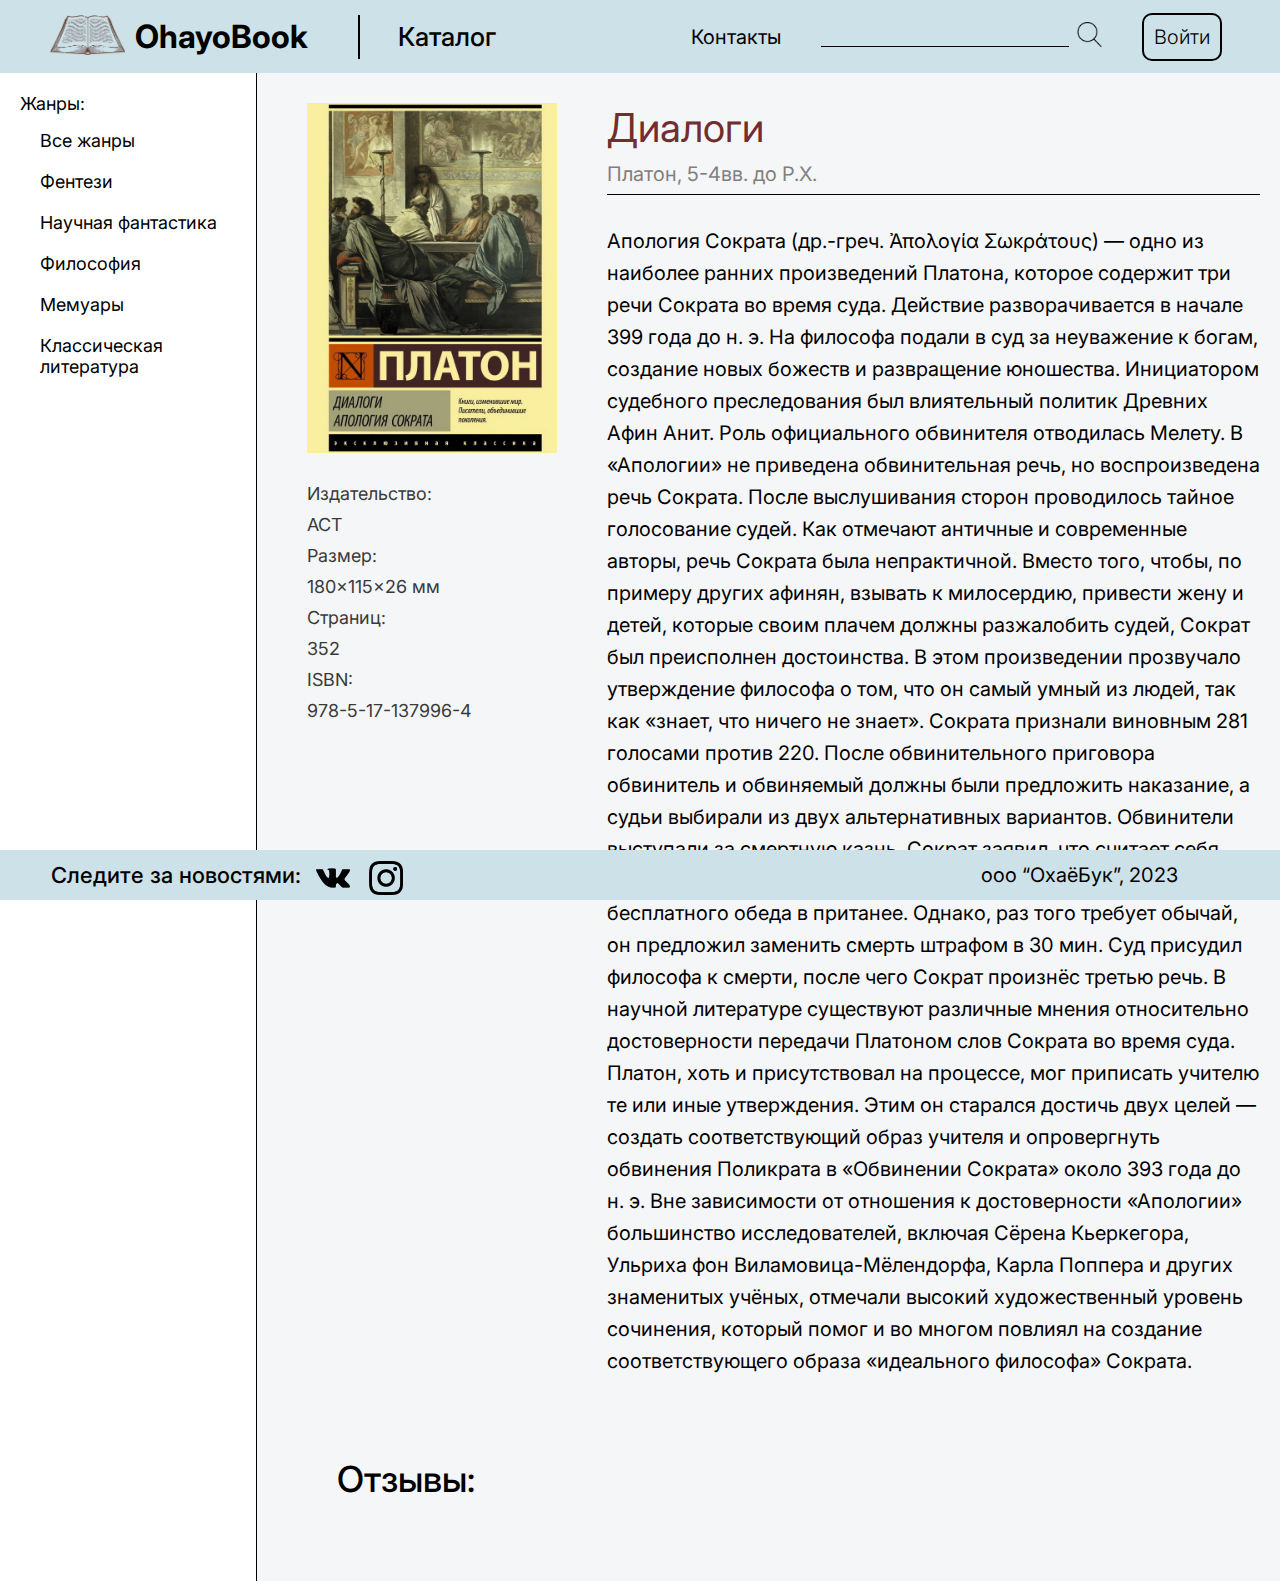
==== book_page.html @ 49fb8ca2 "Lab3" ====
<!DOCTYPE html>
<html lang="en">
<head>
    <meta charset="UTF-8">
  <meta name="viewport" content="width=device-width, initial-scale=1.0">
  <link rel="stylesheet" href="style.css">
  <link rel="preconnect" href="https://fonts.googleapis.com">
  <link rel="preconnect" href="https://fonts.gstatic.com" crossorigin>
  <link href="https://fonts.googleapis.com/css2?family=Inter:wght@300;400;500;600;700&display=swap" rel="stylesheet">

  <title>Страница книги</title>
</head>
<body>
  <header class="header">
    <div class="header__line">
      <div class="header__logo">
        <a href="index.html" class="header__logo__holder link">
          <div class="logo__img__holder">
            <img src="images/logo.jpg" class="logo__img" width="75" height="40" alt="">
          </div>
          <div class="logo__title">
            <span class="logo__title__text">OhayoBook</span>
          </div>
        </a>
      </div>
      <div class="header__burger">
        <span class="header__burger__stripes"></span>
      </div>
      <nav class="header__menu">
        <ul class="header__list">
          <li class="header__list__item">
            <a href="catalog.html" class="_catalog _catalog_text">Каталог</a>
          </li>
          <li class="header__list__item">
            <a href="#" class="header__list__item__text">Контакты</a>
          </li>
          <li class="header__list__item__s">
            <div class="search">
              <div class="search__input">
                <form action="/search/" class="form-search">
                  <input type="search" name="text" autocomplete="off" class="form-search__input">
                </form>
              </div>
              <div class="search__img">
                <img src="images/search.jpg" width="25" height="25" alt="">
              </div>
            </div>
          </li>
          <li class="header__list__item">
            <a href="signin.html" class="button signin__btn signin__text link">Войти</a>
          </li>
        </ul>
      </nav>
    </div>
  </header>
  <main class="main">
    <div class="wrapper">
      <div class="genres">
        <span class="genres__label genres__label__text">Жанры:</span>
        <ul class="genres__ul">
          <li class="genres__item">
            <a href="#" class="link genres__item__link">Все жанры</a>
          </li>
          <li class="genres__item">
            <a href="#" class="link genres__item__link">Фентези</a>
          </li>
          <li class="genres__item">
            <a href="#" class="link genres__item__link">Научная фантастика</a>
          </li>
          <li class="genres__item">
            <a href="#" class="link genres__item__link">Философия</a>
          </li>
          <li class="genres__item">
            <a href="#" class="link genres__item__link">Мемуары</a>
          </li>
          <li class="genres__item">
            <a href="#" class="link genres__item__link">Классическая литература</a>
          </li>
        </ul>
      </div>
      <div class="book">
        <div class="book__container">
          <div class="book__cover-and-traits">
            <div class="book__cover">
              <img src="images/book_covers/Plato's_dialogues.jpg" alt="Plato's Dialogues" class="book__cover__img">
            </div>
            <div class="book__traits">
              <dl class="book__traits__ul">
                <dt class="book__traits__item">
                  <span class="book__traits__item__text">Издательство:</span>
                </dt>
                <dt class="book__traits__item">
                  <span class="book__traits__item__text">АСТ</span>
                </dt>
                <dt class="book__traits__item">
                  <span class="book__traits__item__text">Размер:</span>
                </dt>
                <dt class="book__traits__item">
                  <span class="book__traits__item__text">180x115x26 мм</span>
                </dt>
                <dt class="book__traits__item">
                  <span class="book__traits__item__text">Страниц:</span>
                </dt>
                <dt class="book__traits__item">
                  <span class="book__traits__item__text">352</span>
                </dt>
                <dt class="book__traits__item">
                  <span class="book__traits__item__text">ISBN:</span>
                </dt>
                <dt class="book__traits__item">
                  <span class="book__traits__item__text">978-5-17-137996-4</span>
                </dt>
              </dl>
            </div>
          </div>
          <div class="book__description">
            <div class="book__title">
              <span class="book__title__text">Диалоги</span>
            </div>
            <div class="book__author-and-year">
              <div class="book__author">
                <span class="book__author__text">Платон</span>
                <span class="book__author__text">,&nbsp;</span>
              </div>
              <div class="book__year">
                <span class="book__year__text">5-4вв. до Р.Х.</span>
              </div>
            </div>
            <div class="book__content">
              <span class="book__content__text">Апология Сократа (др.-греч. Ἀπολογία Σωκράτους) — одно из наиболее ранних произведений Платона, которое содержит три речи Сократа во время суда. Действие разворачивается в начале 399 года до н. э. На философа подали в суд за неуважение к богам, создание новых божеств и развращение юношества. Инициатором судебного преследования был влиятельный политик Древних Афин Анит. Роль официального обвинителя отводилась Мелету.

  В «Апологии» не приведена обвинительная речь, но воспроизведена речь Сократа. После выслушивания сторон проводилось тайное голосование судей. Как отмечают античные и современные авторы, речь Сократа была непрактичной. Вместо того, чтобы, по примеру других афинян, взывать к милосердию, привести жену и детей, которые своим плачем должны разжалобить судей, Сократ был преисполнен достоинства. В этом произведении прозвучало утверждение философа о том, что он самый умный из людей, так как «знает, что ничего не знает». Сократа признали виновным 281 голосами против 220. После обвинительного приговора обвинитель и обвиняемый должны были предложить наказание, а судьи выбирали из двух альтернативных вариантов. Обвинители выступали за смертную казнь. Сократ заявил, что считает себя невиновным и заслуживает наивысшей почести Афин — бесплатного обеда в пританее. Однако, раз того требует обычай, он предложил заменить смерть штрафом в 30 мин. Суд присудил философа к смерти, после чего Сократ произнёс третью речь.

  В научной литературе существуют различные мнения относительно достоверности передачи Платоном слов Сократа во время суда. Платон, хоть и присутствовал на процессе, мог приписать учителю те или иные утверждения. Этим он старался достичь двух целей — создать соответствующий образ учителя и опровергнуть обвинения Поликрата в «Обвинении Сократа» около 393 года до н. э. Вне зависимости от отношения к достоверности «Апологии» большинство исследователей, включая Сёрена Кьеркегора, Ульриха фон Виламовица-Мёлендорфа, Карла Поппера и других знаменитых учёных, отмечали высокий художественный уровень сочинения, который помог и во многом повлиял на создание соответствующего образа «идеального философа» Сократа.</span>
            </div>
          </div>
        </div>
        <div class="book__reviews">
          <div class="reviews__title reviews__title__text">Отзывы:</div>
          <div class="reviews__container"></div>
        </div>
      </div>
    </div>
  </main>
  <footer class="footer">
    <div class="footer__item footer__label">
      <span class="footer__text">Следите за новостями:</span>
      <div class="footer__img">
        <a href="#" class="link">
          <img class="footer__img__item" src="images/vk.png" width="34" height="34" alt="">
        </a>
        <a href="#" class="link">
          <img class="footer__img__item" src="images/instagram.png" width="34" height="34" alt="">
        </a>
      </div>
    </div>
    <div class="footer__item owner">
      <span class="owner__text">ооо “ОхаёБук”, 2023</span>
    </div>
  </footer>
</body>
</html>
---- style.css ----
body {
    font-family: 'Inter', sans-serif;
    margin: 0;
}

.link {
    text-decoration: none;
    color: black;
}

.header {
    background-color: #CDE1E8;
    position: sticky;
    z-index: 10;
    top: 0;
}

.header__line {
    display: flex;
    align-items: center;
    padding: 5px 50px;
}

.header__logo {
    display: flex;
    align-items: center;
    border-right: 2px solid black;
    padding-right: 50px;
}

.header__logo__holder {
    display: flex;
    align-items: center;
}

.logo__title {
    padding-left: 10px;
}

.logo__title__text {
    font-weight: 700;
    font-size: 32px;
    color: black;
    text-decoration: none;
}

.header__menu {
    width: 100%;
}

.header__list {
    width: 100%;
    list-style: none;
    display: flex;
    align-items: center;
    justify-content: space-around;
    padding-inline-start: 15px;
}

.header__list__item {
    padding: 0 5px;
}

.header__list__item__text {
    color: #000000;
    text-decoration: none;
    font-weight: 400;
    font-size: 20px;
}

._catalog {
    margin-right: 300px;
}

._catalog_text {
    color: #000000;
    text-decoration: none;
    font-weight: 500;
    font-size: 26px;
}

.search {
    display: flex;
    align-items: center;
}

.search__img {
    margin-left: 8px;
}

.search__input {
    width: 100%;
}

.form-search {
    display: inline-block;
    border-bottom: 1px solid;
    width: 100%;
}

.form-search__input {
    all: unset;
}

.button {
    user-select: none;
    cursor: pointer;
    color: black;
    text-decoration: none;
}

.signin__btn {
    padding: 10px 10px 10px;
    background: transparent;
    border: 2px solid black;
    outline: none;
    border-radius: 10px;
    transition: .5s;
}

.signin__btn:hover {
    background: black;
    color: white;
}

.signin__text {
    color: black;
    text-decoration: none;
    font-weight: 300;
    font-size: 20px;
}

.signin__text:hover {
    color: white;
}

._container {
    max-width: 1300px;
    margin: 0 auto;
    padding: 0 50px;
    box-sizing: content-box;
}

.new-day {
    position: relative;
    max-height: 350px;
    height: 350px;

}

.new-day__img {
    max-width: 100%;
    background: url("images/morning.jpg") no-repeat;
    background-size: cover;
    background-position: center;
}

.new-day__title {
    max-width: 500px;
    max-height: 200px;
    padding-top: 3%;
}

.new-day__text {
    user-select: none;
    font-size: 50px;
    font-weight: 700;
    color: #722E2E;
}

.new-day__btn {
    position: absolute;
    bottom: 0;
    display: flex;
    padding-left: 11%;
    padding-bottom: 2%;
}

.new-day__btn__text {
    font-size: 24px;
    font-weight: 400;
    color: black;
}

.new-day__btn__img {

}

.top-books {
    display: block;
    padding-top: 20px;
}

.top-books__text {
    color: black;
    font-weight: 600;
    font-size: 30px;
}

.top-books__ul {
    margin-top: 25px;
    display: flex;
    flex-wrap: wrap;
    justify-content: space-around;
    gap: 20px;
    list-style: none;
}

.top-books__ul:last-child {
    margin-bottom: 70px;
}

/*.top-book__item {
    padding: 5px;
    background: #f5f5f5;
    border: 1px solid #f5f5f5;
    outline: none;
}*/

.top-book__item {
    text-align: center;
}

.top-book__item__link {

}

.top-book__item__img {
    width: 100px;
    height: 150px;
}

.top-book__item__title {
    padding-top: 5px;
}

.top-book__item__text {
    color: #722E2E;
}

.footer {
    user-select: none;
    position: fixed;
    bottom: 0;
    /*width: auto;*/
    max-width: 100%;
    width: 100%;
    height: 50px;
    background-color: #CDE1E8;
    display: flex;
    align-items: center;
    z-index: 3;
}

.footer__label {
    display: flex;
    align-items: center;
    padding-left: 4%;
}

.footer__text {
    color: black;
    font-weight: 500;
    font-size: 22px;
}

.footer__img {
    padding-left: 0;
    padding-top: 10px;
}

.footer__img__item{
    padding-left: 15px;
}

.owner {
    position: absolute;
    right: 8%;
    /*padding-right: 50px;*/
}

.owner__text {
    font-size: 20px;
    font-weight: 400;
}

.header__burger {
    display: none;
}

._signin_container, ._signup_container {
    position: absolute;
    width: 400px;
    top: 45%;
    left: 50%;
    transform: translate(-50%, -50%);
}

.signin__label, .signup__label {
    text-align: center;
    padding: 0 0 10px 0;
}

.signin__form, .signup__form {
    text-align: center;
    box-sizing: border-box;
}

.signin__form__text-field, .signup__form__text-field {
    position: relative;
    margin: 20px 0;
}

.signin__form__text-field__input, .signup__form__text-field__input {
    width: 98%;
    height: 40px;
    border-radius: 10px;
    border: 1px solid black;
    outline: none;
    padding-left: 5px;
    padding-right: 5px;
}

.signin__form__text-field__input__text, .signup__form__text-field__input__text {
    font-size: 18px;
    font-weight: 300;
}

.signin__form__text-field__input::placeholder, .signup__form__text-field__input::placeholder {
    color: gray;
    font-family: 'Inter', sans-serif;
    font-size: 18px;
    font-weight: 300;
}

.signin__submit, .signup__submit {
    margin-top: 20px;
}

.signin__submit__btn, .signup__submit__btn {
    padding: 12px;
    background: transparent;
    border: 1px solid black;
    outline: none;
    border-radius: 20px;
    transition: .5s;
}

.signin__submit__btn:hover, .signup__submit__btn:hover {
    background: black;
    color: white;
}

.signin__submit__text, .signup__submit__text {
    font-size: 24px;
    font-weight: 600;
    color: black;
}

.signin__signup__label {
    margin-top: 20px;
}

.signin__signup__link__text {
    color: #722E2E;
    font-size: 16px;
    font-weight: 600;
}

.wrapper {
    display: flex;
    max-width: 100%;
    width: 100%;
    height: 100%;
    margin: 0 auto;
    box-sizing: content-box;
}

.genres {
    max-width: 20%;
    width: 100%;
    border-right: 1px solid black;
}

.genres__label {
    display: inline-block;
    padding-top: 20px;
    padding-left: 20px;
}

.genres__ul {
    list-style: none;
}

.genres__item {
    padding-top: 20px;
}

.genres__item:first-child {
    padding-top: 0;
}

.genres__label__text, .genres__item__link {
    font-size: 18px;
}

.books {
    max-width: 80%;
    width: 100%;

}

.books__ul {
    padding-top: 20px;
    display: grid;
    grid-template-columns: repeat(auto-fill, 150px);
    justify-content: space-around;
    column-gap: 20px;
    row-gap: 40px;
    list-style: none;
}

.books__ul:last-child {
    margin-bottom: 70px;
}
/*.signin__form__text-field__label {
    position: absolute;
    top: 50%;
    left: 5px;
}*/

.book {
    max-width: 80%;
    width: 100%;
    background-color: #F5F6F7;
    padding-top: 30px;
}

.book__container {
    display: flex;
}

.book__cover-and-traits {

}

.book__cover {
    padding: 0 50px 20px;
    width: 250px;
    height: 350px;
    overflow: hidden;
}

.book__cover__img {
    width: 100%;
    height: 100%;
    object-fit: cover;
}

.book__traits {
    padding-left: 50px;
}

.book__traits__ul {
    margin-top: 0;
}

.book__traits__item {
    padding-top: 10px;
}

.book__traits__item__text {
    color: #3A3A3A;
    font-size: 18px;
}

.book__description {
    padding-right: 20px;
}

.book__title {

}

.book__title__text {
    color: #722E2E;
    font-size: 40px;
    font-weight: 400;
}

.book__author-and-year {
    padding-top: 10px;
    padding-bottom: 8px;
    display: flex;
    border-bottom: 1px solid black;
}

.book__author {
    display: flex;
}

.book__author__text {
    color: #827E7E;
    font-size: 20px;
}

.book__year {

}

.book__year__text {
    color: #827E7E;
    font-size: 20px;
}

.book__content {
    padding-top: 30px;
}

.book__content__text {
    font-size: 20px;
    line-height: 32px;
}

.book__reviews {

}

.reviews__title {
    padding: 80px 0 80px 80px;
}

.reviews__title__text {
    font-weight: 500;
    font-size: 36px;
    color: black;
}

@media (max-width: 1310px) {
    ._catalog {
        margin-right: 150px;
    }
}
@media (max-width: 1160px) {
    ._catalog {
        margin-right: 50px;
    }
    .genres {
        max-width: 23%;
    }
    .books, .book {
        max-width: 77%;
    }
}
@media (max-width: 1056px) {
    .header__logo {
        padding-right: 15px;
    }
    ._catalog {
        margin-right: 0;
    }
}
@media (max-width: 996px) {
    .header__line {
        padding: 5px 20px;
    }
    .logo__img__holder {
        padding-top: 2%;
    }
    .logo__img {
        width: 50px;
        height: 25px;
    }
    .logo__title {
        margin-left: 5px;
    }
    .search__input {
        width: 70%;
    }
    .form-search__input {
        width: 100%;
    }
    .logo__title__text {
        font-weight: 600;
        font-size: 26px;
    }
    .header__list__item__text {
        font-weight: 400;
        font-size: 18px;
    }
    ._catalog_text {
        font-weight: 500;
        font-size: 20px;
    }
    .signin__btn {
        padding: 10px;
    }
    .signin__text {
        font-size: 16px;
    }
    .genres {
        max-width: 23%;
    }
    .genres__ul {
        padding-left: 30px;
    }
    .genres__label__text, .genres__item__link {
        font-size: 16px;
    }
    .books, .book {
        max-width: 77%;
    }
    .book__cover {
        width: 200px;
        height: 300px;
    }
    .book__traits__item__text {
        font-size: 16px;
    }
    .book__content__text, .book__author__text, .book__year__text {
        font-size: 18px;
    }
}
@media (max-width: 860px) {
    .genres {
        max-width: 25%;
    }
    .books, .book {
        max-width: 75%;
    }
}
@media (max-width: 767px) {
    .header__line {
        padding: 0 20px;
        height: 45px;
    }
    .header__logo {
        padding-right: 5px;
    }
    .logo__img {
        display: none;
    }
    .logo__title {
        padding-left: 0;
        margin-left: 5px;
    }
    .nav__item {
        margin-left: 10px;
    }
    .search__input {
        width: 70%;
    }
    .form-search__input {
        width: 100%;
    }
    .logo__title__text {
        font-weight: 500;
        font-size: 20px;
    }
    .nav__item__text {
        font-weight: 400;
        font-size: 16px;
    }
    ._catalog_text {
        font-weight: 500;
        font-size: 18px;
    }
    .signin__btn {
        margin-left: 5px;
        padding: 5px;
    }
    .signin__text {
        font-size: 16px;
    }
    .new-day {
        height: 230px;
    }
    .new-day__text {
        font-weight: 600;
        font-size: 32px;
    }
    .footer {
        display: flow;
    }
    .footer__text {
        font-weight: 400;
        font-size: 16px;
    }
    .owner__text {
        font-weight: 400;
        font-size: 16px;
    }
    .footer__img {
        padding-top: 7px;
    }
    .footer__img__item {
        width: 20px;
        height: 20px;
        padding-left: 5px;
    }
    .genres {
        max-width: 27%;
    }
    .genres__ul {
        padding-left: 20px;
    }
    .books, .book {
        max-width: 73%;
    }
    .book__cover {
        width: 150px;
        height: 250px;
    }
}

@media (max-width: 650px) {
    .genres {
        max-width: 29%;
    }
    .books, .book {
        max-width: 71%;
    }
    .book__container {
        display: block;
    }
    .book__cover {
        padding-right: 0;
        padding-left: 0;
        margin: 0 auto;
        width: 200px;
        height: 300px;
    }
    .book__traits {
        padding-left: 20px;
    }
    .book__description {
        padding-left: 20px;
        padding-right: 20px;
    }
    .book__title__text {
        font-size: 32px;
    }
    .reviews__title {
        padding-top: 60px;
        padding-left: 20px;
    }
    .reviews__title__text {
        font-size: 32px;
    }
}

@media (max-width: 590px) {
    .genres {
        max-width: 30%;
    }
    .books, .book {
        max-width: 70%;
    }
}

@media (max-width: 555px) {
    .genres {
        max-width: 32%;
    }
    .books, .book {
        max-width: 68%;
    }
}

@media (max-width: 530px) {
    .header__burger {
        position: absolute;
        right: 14px;
        top: 14px;
        display: block;
        width: 30px;
        height: 18px;
        z-index: 3;
    }
    .header__burger:before {
        content: '';
        background-color: black;
        position: absolute;
        width: 100%;
        height: 2px;
        left: 0;
        top: 0;
    }
    .header__burger:after {
        content: '';
        background-color: black;
        position: absolute;
        width: 100%;
        height: 2px;
        left: 0;
        bottom: 0;
    }
    .header__burger__stripes {
        position: absolute;
        background-color: black;
        left: 0;
        width: 100%;
        height: 2px;
        top: 8px;
    }
    .header__burger.active:before {
        transform: rotate(45deg);
        top: 8px;
    }
    .header__burger.active:after {
        transform: rotate(-45deg);
        bottom: 8px;
    }
    .header__burger__stripes.active {
        transform: scale(0);
    }
    /*.header__menu {
        position: fixed;
        z-index: 4;
        top: 45px;
        right: 0;
        width: 150px;
        height: 144px;
        background-color: #dde0e0;
        box-shadow: 0 1px 5px 0 rgba(0, 0, 0, 0.5);
    }*/
    .header__menu {
        position: fixed;
        z-index: 4;
        top: 44px;
        right: 0;
        max-width: 100%;
        width: 100%;
        height: auto;
        background-color: #CDE1E8;
    }
    /*.header__list {
        display: block;
        text-align: center;
        padding-left: 0;
    }*/
    .header__list {
        display: flex;
        text-align: center;
        padding-left: 0;
        justify-content: center;
    }
    .header__list__item {
        padding: 0 20px;
    }
    /*.header__list li {
        padding-top: 20px;
    }
    .header__list li:last-child, .header__list li:first-child {
        padding-top: 0;
    }
    .header__list__item {
        padding-left: 0;
    }*/
    .header__list__item__s {
        padding: 0;
        margin: 0;
        width: 0;
    }
    .search {
        width: 50%;
        position: fixed;
        top: 1.25%;
        right: 14%;
        justify-content: center;
    }
    .signin__btn {
        border: none;
        padding: 0;
        margin: 0;
        transition: none;
    }
    ._catalog_text {
        font-weight: 400;
        font-size: 20px;
    }
    .signin__text {
        font-weight: 400;
        font-size: 20px;
    }
    .header__list__item__text {
        font-weight: 400;
        font-size: 20px;
    }
    ._container {
        padding: 0 30px;
    }
    .new-day {
        margin-top: 55px;
    }
    .top-books {
        padding-top: 10px;
    }
    .top-books__ul {
        margin-top: 20px;
    }
    .footer {
        display: block;
        padding: 5px;
    }
    .footer__item {
        width: 75%;
        position: relative;
        margin: 0 auto;
    }
    .footer__label {
        display: flex;
        padding-left: 0;
        text-align: center;
        justify-content: center;
    }
    .owner {
        text-align: center;
        right: 0;
    }
    ._signin_container, ._signup_container {
        width: 350px;
    }
    .signin__submit__btn, .signup__submit__btn {
        padding: 12px;
        background: transparent;
        border: 1px solid black;
        outline: none;
        border-radius: 20px;
        transition: .5s;
    }
    .signin__submit__btn:hover, .signup__submit__btn:hover {
        background: black;
        color: white;
    }
    .signin__submit__text, .signup__submit__text {
        font-size: 20px;
        font-weight: 600;
        color: black;
    }
    .genres {
        max-width: 33%;
    }
    .genres__label {
        padding-left: 10px;
    }
    .books, .book {
        max-width: 67%;
    }
    .wrapper {
        margin-top: 50px;
    }
}
@media (max-width: 470px) {
    .genres {
        max-width: 35%;
    }
    .genres__ul {
        padding-left: 15px;
    }
    .books, .book {
        max-width: 65%;
    }
}
@media (max-width: 380px) {
    ._signin_container, ._signup_container {
        width: 300px;
    }
    .genres {
        max-width: 37%;
    }
    .books, .book {
        max-width: 63%;
    }
}

/*
<a class="nav__item nav__item__text _catalog _catalog_text" href="@">Каталог</a>
                    <a class="nav__item nav__item__text" href="@">Контакты</a>
                    <div class="search">
                        <div class="search__input">
                            <form action="/search/" class="form-search">
                                <input type="search" name="text" autocomplete="off" class="form-search__input">
                            </form>
                        </div>
                        <div class="search__img">
                            <img src="images/search.jpg" width="25" height="25" alt="">
                        </div>
                    </div>
                    <div class="button signin__btn">
                        <a class="signin__text" href="@">Войти</a>
                    </div>
<div class="footer__img">
                <img class="footer__img__item" src="images/vk.png" width="34" height="34" alt="">
                <img class="footer__img__item" src="images/instagram.png" width="34" height="34" alt="">
            </div>
 */
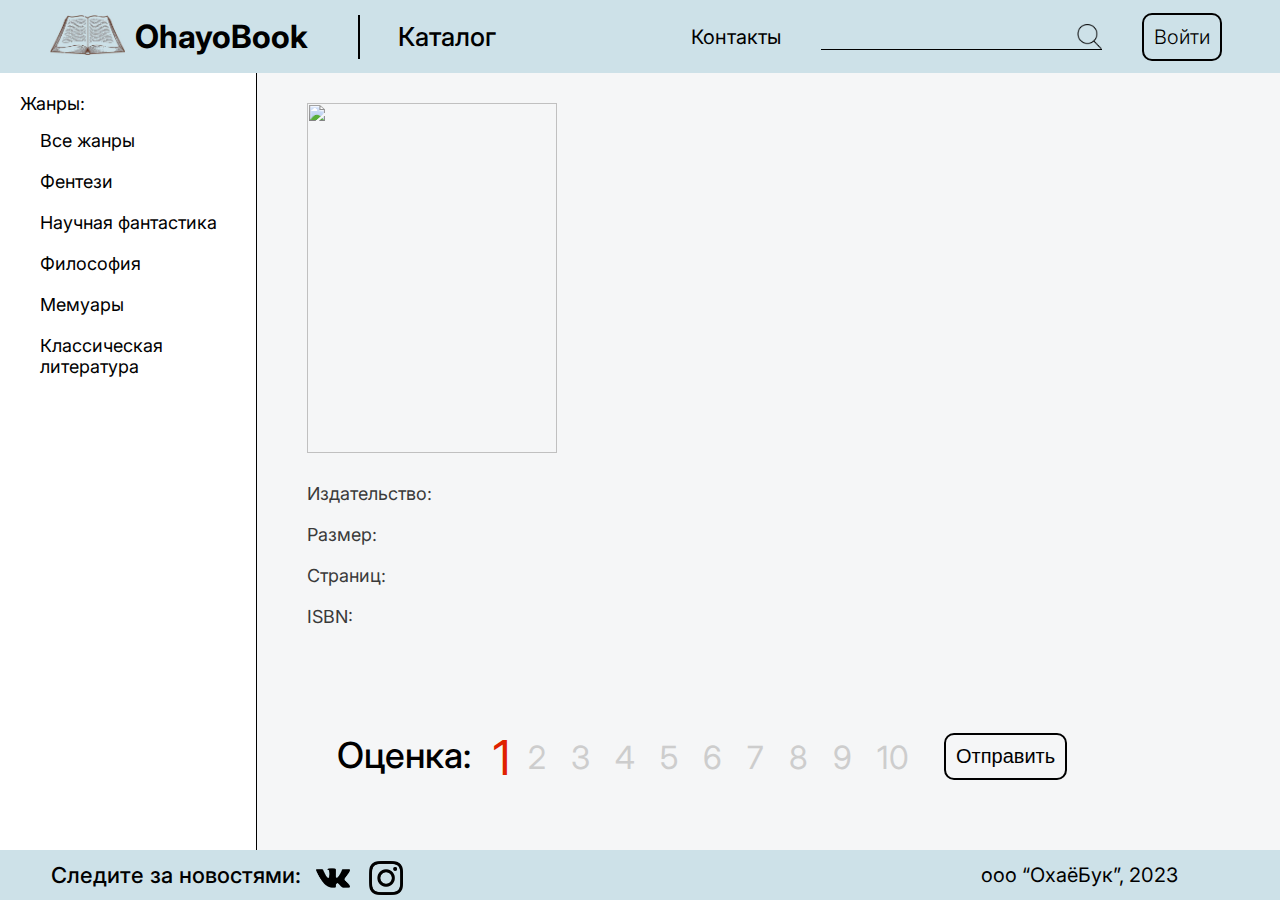
==== commit c986e91d: "final" ====
--- a/book_page.html
+++ b/book_page.html
@@ -23,31 +23,38 @@
           </div>
         </a>
       </div>
-      <div class="header__burger">
-        <span class="header__burger__stripes"></span>
-      </div>
+      <!-- <div class="header__burger">
+                    <span class="header__burger__stripes"></span>
+                </div> -->
       <nav class="header__menu">
         <ul class="header__list">
           <li class="header__list__item">
             <a href="catalog.html" class="_catalog _catalog_text">Каталог</a>
           </li>
           <li class="header__list__item">
-            <a href="#" class="header__list__item__text">Контакты</a>
+            <a href="maps.html" class="header__list__item__text">Контакты</a>
           </li>
           <li class="header__list__item__s">
             <div class="search">
               <div class="search__input">
-                <form action="/search/" class="form-search">
-                  <input type="search" name="text" autocomplete="off" class="form-search__input">
+                <form action="search_page.html" class="form-search">
+                  <input type="text" name="search" autocomplete="off" class="form-search__input">
+                  <button class="search__img" type="submit"><img src="images/search.jpg" width="25" height="25" alt=""></button>
                 </form>
               </div>
-              <div class="search__img">
+              <!--<div class="search__img">
                 <img src="images/search.jpg" width="25" height="25" alt="">
-              </div>
+              </div>-->
             </div>
           </li>
           <li class="header__list__item">
             <a href="signin.html" class="button signin__btn signin__text link">Войти</a>
+            <div class="dropdown">
+              <button class="dropdown__dropbtn">Menu
+              </button>
+              <div class="dropdown-content">
+              </div>
+            </div>
           </li>
         </ul>
       </nav>
@@ -59,22 +66,22 @@
         <span class="genres__label genres__label__text">Жанры:</span>
         <ul class="genres__ul">
           <li class="genres__item">
-            <a href="#" class="link genres__item__link">Все жанры</a>
+            <a href="catalog.html" class="link genres__item__link">Все жанры</a>
           </li>
           <li class="genres__item">
-            <a href="#" class="link genres__item__link">Фентези</a>
+            <a href="catalog.html?genre=Fantasy" class="link genres__item__link">Фентези</a>
           </li>
           <li class="genres__item">
-            <a href="#" class="link genres__item__link">Научная фантастика</a>
+            <a href="catalog.html?genre=Science fiction" class="link genres__item__link">Научная фантастика</a>
           </li>
           <li class="genres__item">
-            <a href="#" class="link genres__item__link">Философия</a>
+            <a href="catalog.html?genre=Philosophy" class="link genres__item__link">Философия</a>
           </li>
           <li class="genres__item">
-            <a href="#" class="link genres__item__link">Мемуары</a>
+            <a href="catalog.html?genre=Memoirs" class="link genres__item__link">Мемуары</a>
           </li>
           <li class="genres__item">
-            <a href="#" class="link genres__item__link">Классическая литература</a>
+            <a href="catalog.html?genre=Classic" class="link genres__item__link">Классическая литература</a>
           </li>
         </ul>
       </div>
@@ -82,7 +89,7 @@
         <div class="book__container">
           <div class="book__cover-and-traits">
             <div class="book__cover">
-              <img src="images/book_covers/Plato's_dialogues.jpg" alt="Plato's Dialogues" class="book__cover__img">
+              <img src="#" class="book__cover__img" id="bookCover">
             </div>
             <div class="book__traits">
               <dl class="book__traits__ul">
@@ -90,54 +97,78 @@
                   <span class="book__traits__item__text">Издательство:</span>
                 </dt>
                 <dt class="book__traits__item">
-                  <span class="book__traits__item__text">АСТ</span>
+                  <span class="book__traits__item__text" id="publishingHouse"></span>
                 </dt>
                 <dt class="book__traits__item">
                   <span class="book__traits__item__text">Размер:</span>
                 </dt>
                 <dt class="book__traits__item">
-                  <span class="book__traits__item__text">180x115x26 мм</span>
+                  <span class="book__traits__item__text" id="size"></span>
                 </dt>
                 <dt class="book__traits__item">
                   <span class="book__traits__item__text">Страниц:</span>
                 </dt>
                 <dt class="book__traits__item">
-                  <span class="book__traits__item__text">352</span>
+                  <span class="book__traits__item__text" id="pages"></span>
                 </dt>
                 <dt class="book__traits__item">
                   <span class="book__traits__item__text">ISBN:</span>
                 </dt>
                 <dt class="book__traits__item">
-                  <span class="book__traits__item__text">978-5-17-137996-4</span>
+                  <span class="book__traits__item__text"  id="isbn"></span>
                 </dt>
               </dl>
             </div>
           </div>
           <div class="book__description">
             <div class="book__title">
-              <span class="book__title__text">Диалоги</span>
+              <span class="book__title__text" id="bookTitle"></span>
             </div>
             <div class="book__author-and-year">
               <div class="book__author">
-                <span class="book__author__text">Платон</span>
-                <span class="book__author__text">,&nbsp;</span>
+                <span class="book__author__text" id="bookAuthor"></span>
+                <!-- <span class="book__author__text">, </span> -->
               </div>
               <div class="book__year">
-                <span class="book__year__text">5-4вв. до Р.Х.</span>
+                <span class="book__year__text" id="bookYear"></span>
               </div>
             </div>
             <div class="book__content">
-              <span class="book__content__text">Апология Сократа (др.-греч. Ἀπολογία Σωκράτους) — одно из наиболее ранних произведений Платона, которое содержит три речи Сократа во время суда. Действие разворачивается в начале 399 года до н. э. На философа подали в суд за неуважение к богам, создание новых божеств и развращение юношества. Инициатором судебного преследования был влиятельный политик Древних Афин Анит. Роль официального обвинителя отводилась Мелету.
-
-  В «Апологии» не приведена обвинительная речь, но воспроизведена речь Сократа. После выслушивания сторон проводилось тайное голосование судей. Как отмечают античные и современные авторы, речь Сократа была непрактичной. Вместо того, чтобы, по примеру других афинян, взывать к милосердию, привести жену и детей, которые своим плачем должны разжалобить судей, Сократ был преисполнен достоинства. В этом произведении прозвучало утверждение философа о том, что он самый умный из людей, так как «знает, что ничего не знает». Сократа признали виновным 281 голосами против 220. После обвинительного приговора обвинитель и обвиняемый должны были предложить наказание, а судьи выбирали из двух альтернативных вариантов. Обвинители выступали за смертную казнь. Сократ заявил, что считает себя невиновным и заслуживает наивысшей почести Афин — бесплатного обеда в пританее. Однако, раз того требует обычай, он предложил заменить смерть штрафом в 30 мин. Суд присудил философа к смерти, после чего Сократ произнёс третью речь.
-
-  В научной литературе существуют различные мнения относительно достоверности передачи Платоном слов Сократа во время суда. Платон, хоть и присутствовал на процессе, мог приписать учителю те или иные утверждения. Этим он старался достичь двух целей — создать соответствующий образ учителя и опровергнуть обвинения Поликрата в «Обвинении Сократа» около 393 года до н. э. Вне зависимости от отношения к достоверности «Апологии» большинство исследователей, включая Сёрена Кьеркегора, Ульриха фон Виламовица-Мёлендорфа, Карла Поппера и других знаменитых учёных, отмечали высокий художественный уровень сочинения, который помог и во многом повлиял на создание соответствующего образа «идеального философа» Сократа.</span>
+              <article>
+                <span class="book__content__text" id="bookDescription"></span>
+              </article>
             </div>
           </div>
         </div>
         <div class="book__reviews">
-          <div class="reviews__title reviews__title__text">Отзывы:</div>
-          <div class="reviews__container"></div>
+          <form class="send-review-form"  method="post" action="" novalidate>
+            <div class="send-review-form__rating">
+              <div class="reviews__title reviews__title__text">Оценка:</div>
+              <div class="rate">
+                <input type="radio" id="star10" name="rate" value="10"/>
+                <label for="star10" title="text">10</label>
+                <input type="radio" id="star9" name="rate" value="9" />
+                <label for="star9" title="text">9</label>
+                <input type="radio" id="star8" name="rate" value="8" />
+                <label for="star8" title="text">8</label>
+                <input type="radio" id="star7" name="rate" value="7" />
+                <label for="star7" title="text">7</label>
+                <input type="radio" id="star6" name="rate" value="6" />
+                <label for="star6" title="text">6</label>
+                <input type="radio" id="star5" name="rate" value="5" />
+                <label for="star5" title="text">5</label>
+                <input type="radio" id="star4" name="rate" value="4" />
+                <label for="star4" title="text">4</label>
+                <input type="radio" id="star3" name="rate" value="3" />
+                <label for="star3" title="text">3</label>
+                <input type="radio" id="star2" name="rate" value="2" />
+                <label for="star2" title="text">2</label>
+                <input type="radio" id="star1" name="rate" value="1" checked/>
+                <label for="star1" title="text">1</label>
+              </div>
+            </div>
+            <button class="rate__btn rate__btn__text" type="submit">Отправить</button>
+          </form>
         </div>
       </div>
     </div>
@@ -158,5 +189,9 @@
       <span class="owner__text">ооо “ОхаёБук”, 2023</span>
     </div>
   </footer>
+  <script src="js/data.js"></script>
+  <script src="js/check-auth-user.js"></script>
+  <script src="js/add-mark.js"></script>
+  <script src="js/book_page_load.js"></script>
 </body>
 </html>--- a/style.css
+++ b/style.css
@@ -2,6 +2,151 @@
     font-family: 'Inter', sans-serif;
     margin: 0;
 }
+
+.dropdown {
+    display: none;
+    overflow: hidden;
+}
+
+.dropdown .dropdown__dropbtn {
+    width: 130px;
+    font-size: 22px;
+    font-weight: 400;
+    border: none;
+    color: black;
+    padding: 14px 16px;
+    background-color: inherit;
+}
+
+.dropdown:hover .dropdown__dropbtn {
+    color: #d3d3d3;
+}
+
+.dropdown-content {
+    display: none;
+    position: absolute;
+    right: 30px;
+    background-color: #f9f9f9;
+    width: 305px;
+}
+
+.dropdown-content a {
+    font-size: 16px;
+    font-weight: 400;
+    float: none;
+    color: black;
+    padding: 12px 16px;
+    text-decoration: none;
+    display: block;
+    text-align: left;
+}
+
+.dropdown-content p {
+    font-size: 16px;
+    font-weight: 400;
+    float: none;
+    color: black;
+    padding: 12px 16px;
+    display: block;
+    text-align: left;
+}
+
+.dropdown-content a:hover {
+    background-color: #ddd;
+}
+
+.dropdown:hover .dropdown-content {
+    display: block;
+}
+
+.map {
+    width: 500px;
+    height: 500px;
+    background-color: #333;
+}
+
+[class*="copyrights-pane"] {
+    display: none !important;
+}
+
+[class*="ground-pane"] {
+    filter: grayscale(1);
+}
+
+.con_dropdown {
+    overflow: hidden;
+}
+
+.con_dropdown .con_dropdown__dropbtn {
+    width: 130px;
+    font-size: 22px;
+    font-weight: 400;
+    border: none;
+    color: black;
+    padding: 14px 16px;
+    background-color: inherit;
+}
+
+.con_dropdown:hover .con_dropdown__dropbtn {
+    color: #d3d3d3;
+}
+
+.con_dropdown-content {
+    display: none;
+    position: absolute;
+    right: 30px;
+    background-color: #f9f9f9;
+    width: 305px;
+}
+
+.con_dropdown-content a {
+    font-size: 16px;
+    font-weight: 400;
+    float: none;
+    color: black;
+    padding: 12px 16px;
+    text-decoration: none;
+    display: block;
+    text-align: left;
+}
+
+.con_dropdown-content p {
+    font-size: 16px;
+    font-weight: 400;
+    float: none;
+    color: black;
+    padding: 12px 16px;
+    display: block;
+    text-align: left;
+}
+
+.con_dropdown-content a:hover {
+    background-color: #ddd;
+}
+
+.con_dropdown:hover .dropdown-content {
+    display: block;
+}
+
+.error {
+    margin-bottom: 30px;
+    width: 100%;
+    font-family: 'Arial';
+    font-weight: 400;
+    font-size: 20px;
+    color: #ff0000;
+}
+
+.error_small {
+    text-align: center;
+    width: 100%;
+    font-family: 'Arial';
+    font-weight: 400;
+    font-size: 20px;
+    color: #ff0000;
+}
+
+
 
 .link {
     text-decoration: none;
@@ -86,6 +231,9 @@
 
 .search__img {
     margin-left: 8px;
+    padding: 0;
+    border: none;
+    height: 25px;
 }
 
 .search__input {
@@ -93,7 +241,7 @@
 }
 
 .form-search {
-    display: inline-block;
+    display: flex;
     border-bottom: 1px solid;
     width: 100%;
 }
@@ -429,6 +577,10 @@
     left: 5px;
 }*/
 
+.book__container {
+    display: flex;
+}
+
 .book {
     max-width: 80%;
     width: 100%;
@@ -436,9 +588,22 @@
     padding-top: 30px;
 }
 
-.book__container {
-    display: flex;
-}
+.book_creation {
+    max-width: 100%;
+    width: 100%;
+    background-color: #F5F6F7;
+    padding-top: 30px;
+    padding-bottom: 50px;
+}
+
+
+._desc__creation {
+    max-width: 100%;
+    width: auto;
+
+}
+
+
 
 .book__cover-and-traits {
 
@@ -522,12 +687,56 @@
     line-height: 32px;
 }
 
+.creation__book__form {
+    display: flex;
+    flex-direction: column;
+}
+
+.create__btn {
+    margin-top: 10px;
+    padding: 10px 10px 10px;
+    background: transparent;
+    border: 2px solid black;
+    outline: none;
+    border-radius: 10px;
+    transition: .5s;
+}
+
+.create__btn:hover {
+    background: black;
+    color: white;
+}
+
+.create__btn__text {
+    color: black;
+    text-decoration: none;
+    font-weight: 300;
+    font-size: 20px;
+}
+
+.create__btn__text:hover {
+    color: white;
+}
+
 .book__reviews {
-
+    padding: 80px 0 80px 80px;
 }
 
 .reviews__title {
-    padding: 80px 0 80px 80px;
+
+}
+
+.send-review-form {
+    display: flex;
+}
+
+.rate {
+    display: flex;
+    flex-direction: row-reverse;
+}
+
+.send-review-form__rating {
+    display: flex;
 }
 
 .reviews__title__text {
@@ -536,6 +745,142 @@
     color: black;
 }
 
+.rate > label:last-child {
+    padding-left: 20px;
+}
+
+.rate > label {
+    padding-top: 5px;
+    padding-left: 10px;
+    font-size: 32px;
+    color: #CDCDCD;
+    cursor: pointer;
+    margin-right: 15px;
+    transition: 0.5s;
+    text-align: center;
+}
+
+.rate > input {
+    display: none
+}
+
+.rate > input#star10:checked + label {
+    color: #00DF59;
+    scale: 1.5;
+}
+.rate > input#star9:checked +label {
+    color: #00DF59;
+    scale: 1.5;
+}
+.rate > input#star8:checked + label {
+    color: #00DF59;
+    scale: 1.5;
+}
+.rate > input#star7:checked + label {
+    color: #00DF59;
+    scale: 1.5;
+}
+.rate > input#star6:checked + label {
+    color: #8b8b8b;
+    scale: 1.5;
+}
+.rate > input#star5:checked + label {
+    color: #8b8b8b;
+    scale: 1.5;
+}
+.rate > input#star4:checked + label {
+    color: #df2100;
+    scale: 1.5;
+}
+.rate > input#star3:checked + label {
+    color: #df2100;
+    scale: 1.5;
+}
+.rate > input#star2:checked + label {
+    color: #df2100;
+    scale: 1.5;
+}
+.rate > input#star1:checked + label {
+    color: #df2100;
+    scale: 1.5;
+}
+
+.rate > input#star10:hover + label {
+    color: #00DF59;
+    scale: 1.5;
+}
+
+.rate > input#star9:hover + label {
+    color: #00DF59;
+    scale: 1.5;
+}
+
+.rate > input#star8:hover + label {
+    color: #00DF59;
+    scale: 1.5;
+}
+
+.rate > input#star7:hover + label {
+    color: #00DF59;
+    scale: 1.5;
+}
+
+.rate > input#star6:hover + label {
+    color: #8b8b8b;
+    scale: 1.5;
+}
+
+.rate > input#star5:hover + label {
+    color: #8b8b8b;
+    scale: 1.5;
+}
+
+.rate > input#star4:hover + label {
+    color: #df2100;
+    scale: 1.5;
+}
+
+.rate > input#star3:hover + label {
+    color: #df2100;
+    scale: 1.5;
+}
+
+.rate > input#star2:hover + label {
+    color: #df2100;
+    scale: 1.5;
+}
+
+.rate > input#star1:hover + label {
+    color: #df2100;
+    scale: 1.5;
+}
+
+.rate__btn {
+    margin-left: 20px;
+    padding: 10px 10px 10px;
+    background: transparent;
+    border: 2px solid black;
+    outline: none;
+    border-radius: 10px;
+    transition: .5s;
+}
+
+.rate__btn:hover {
+    background: black;
+    color: white;
+}
+
+.rate__btn__text {
+    color: black;
+    text-decoration: none;
+    font-weight: 300;
+    font-size: 20px;
+}
+
+.rate__btn__text:hover {
+    color: white;
+}
+
 @media (max-width: 1310px) {
     ._catalog {
         margin-right: 150px;
@@ -551,6 +896,14 @@
     .books, .book {
         max-width: 77%;
     }
+    .rate > label:last-child {
+        padding-left: 10px;
+    }
+
+    .rate > label {
+        padding-left: 5px;
+        font-size: 26px;
+    }
 }
 @media (max-width: 1056px) {
     .header__logo {
@@ -620,6 +973,20 @@
     .book__content__text, .book__author__text, .book__year__text {
         font-size: 18px;
     }
+    .book__reviews {
+        padding-left: 35px;
+    }
+    .rate__btn {
+        margin-left: 5px;
+    }
+    .reviews__title__text {
+        font-size: 28px;
+    }
+    .rate > label {
+        font-size: 26px;
+        padding-top: 2px;
+        padding-left: 0;
+    }
 }
 @media (max-width: 860px) {
     .genres {
@@ -627,6 +994,23 @@
     }
     .books, .book {
         max-width: 75%;
+    }
+    .send-review-form {
+        display: block;
+    }
+    .rate__btn {
+        margin-top: 15px;
+    }
+    ._title__creation {
+        width: 350px;
+    }
+
+    ._author__creation {
+        width: 150px;
+    }
+
+    ._year__creation {
+        width: 150px;
     }
 }
 @media (max-width: 767px) {
@@ -711,6 +1095,7 @@
         width: 150px;
         height: 250px;
     }
+
 }
 
 @media (max-width: 650px) {
@@ -741,11 +1126,31 @@
         font-size: 32px;
     }
     .reviews__title {
-        padding-top: 60px;
-        padding-left: 20px;
+        padding-top: 0;
+        padding-left: 0;
     }
     .reviews__title__text {
         font-size: 32px;
+    }
+    .send-review-form {
+        display: flex;
+        flex-direction: column;
+    }
+    .send-review-form__rating {
+        display: block;
+    }
+    .rate {
+        display: flex;
+        flex-direction: column-reverse;
+    }
+    .rate > label {
+
+    }
+    .rate > label:last-child {
+        padding-left: 0;
+    }
+    .rate__btn {
+        margin-right: 10px;
     }
 }
 
@@ -950,6 +1355,9 @@
     .wrapper {
         margin-top: 50px;
     }
+    .book_creation {
+        padding-bottom: 70px;
+    }
 }
 @media (max-width: 470px) {
     .genres {
@@ -971,6 +1379,17 @@
     }
     .books, .book {
         max-width: 63%;
+    }
+    ._title__creation {
+        width: 250px;
+    }
+
+    ._author__creation {
+        width: 120px;
+    }
+
+    ._year__creation {
+        width: 120px;
     }
 }
 
